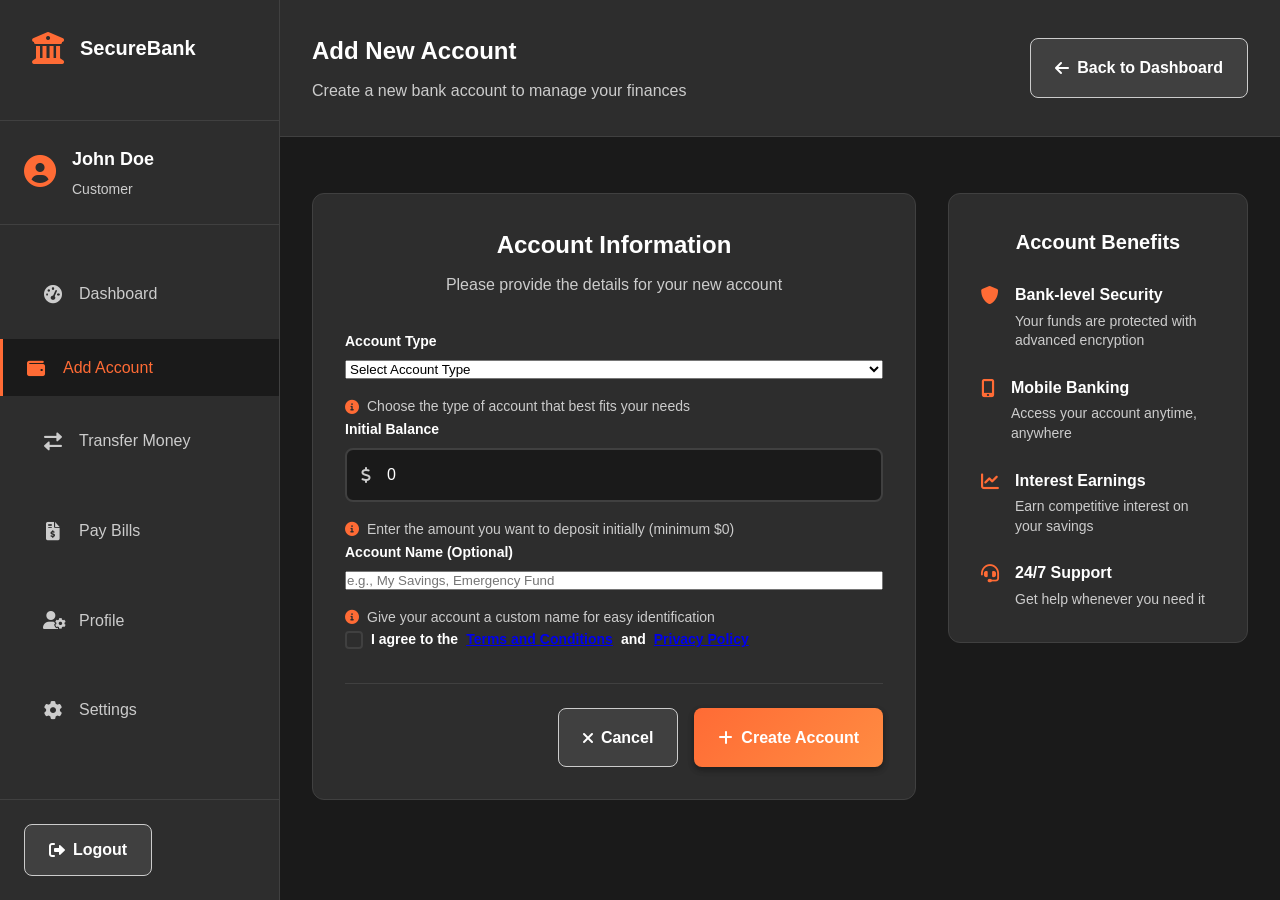
==== src/main/resources/templates/add-account.html @ 6c7c9294 "refactor: do some changes and add front end" ====
<!DOCTYPE html>
<html lang="en">
<head>
    <meta charset="UTF-8">
    <meta name="viewport" content="width=device-width, initial-scale=1.0">
    <title>SecureBank - Add Account</title>
    <link rel="stylesheet" href="../static/css/styles.css">
    <link href="https://cdnjs.cloudflare.com/ajax/libs/font-awesome/6.0.0/css/all.min.css" rel="stylesheet">
</head>
<body>
    <div class="dashboard-container">
        <!-- Sidebar -->
        <nav class="sidebar">
            <div class="sidebar-header">
                <div class="logo">
                    <i class="fas fa-university"></i>
                    <h2>SecureBank</h2>
                </div>
            </div>
            
            <div class="user-profile">
                <div class="profile-avatar">
                    <i class="fas fa-user-circle"></i>
                </div>
                <div class="profile-info">
                    <h4 id="userName">John Doe</h4>
                    <p id="userRole">Customer</p>
                </div>
            </div>
            
            <ul class="nav-menu">
                <li class="nav-item">
                    <a href="dashboard.html" class="nav-link">
                        <i class="fas fa-tachometer-alt"></i>
                        <span>Dashboard</span>
                    </a>
                </li>
                <li class="nav-item active">
                    <i class="fas fa-wallet"></i>
                    <span>Add Account</span>
                </li>
                <li class="nav-item">
                    <a href="transaction.html" class="nav-link">
                        <i class="fas fa-exchange-alt"></i>
                        <span>Transfer Money</span>
                    </a>
                </li>
                <li class="nav-item">
                    <a href="pay-bill.html" class="nav-link">
                        <i class="fas fa-file-invoice-dollar"></i>
                        <span>Pay Bills</span>
                    </a>
                </li>
                <li class="nav-item">
                    <a href="dashboard.html#profile" class="nav-link">
                        <i class="fas fa-user-cog"></i>
                        <span>Profile</span>
                    </a>
                </li>
                <li class="nav-item">
                    <a href="dashboard.html#settings" class="nav-link">
                        <i class="fas fa-cog"></i>
                        <span>Settings</span>
                    </a>
                </li>
            </ul>
            
            <div class="sidebar-footer">
                <button class="btn btn-secondary" onclick="logout()">
                    <i class="fas fa-sign-out-alt"></i>
                    <span>Logout</span>
                </button>
            </div>
        </nav>
        
        <!-- Main Content -->
        <main class="main-content">
            <!-- Header -->
            <header class="content-header">
                <div class="header-left">
                    <h1>Add New Account</h1>
                    <p>Create a new bank account to manage your finances</p>
                </div>
                <div class="header-right">
                    <a href="dashboard.html" class="btn btn-secondary">
                        <i class="fas fa-arrow-left"></i>
                        Back to Dashboard
                    </a>
                </div>
            </header>
            
            <!-- Add Account Form -->
            <div class="content-sections">
                <section class="content-section active">
                    <div class="form-container">
                        <div class="form-card">
                            <div class="form-header">
                                <h2>Account Information</h2>
                                <p>Please provide the details for your new account</p>
                            </div>
                            
                            <form id="accountForm" class="account-form">
                                <div class="form-group">
                                    <label for="accountType">Account Type</label>
                                    <select id="accountType" name="accountType" required>
                                        <option value="">Select Account Type</option>
                                        <option value="SAVINGS">Savings Account</option>
                                        <option value="CHECKING">Checking Account</option>
                                        <option value="BUSINESS">Business Account</option>
                                        <option value="LOAN">Loan Account</option>
                                    </select>
                                    <div class="form-help">
                                        <i class="fas fa-info-circle"></i>
                                        <span>Choose the type of account that best fits your needs</span>
                                    </div>
                                </div>
                                
                                <div class="form-group">
                                    <label for="initialBalance">Initial Balance</label>
                                    <div class="input-wrapper">
                                        <i class="fas fa-dollar-sign"></i>
                                        <input type="number" id="initialBalance" name="initialBalance" step="0.01" value="0" placeholder="0.00">
                                    </div>
                                    <div class="form-help">
                                        <i class="fas fa-info-circle"></i>
                                        <span>Enter the amount you want to deposit initially (minimum $0)</span>
                                    </div>
                                </div>
                                
                                <div class="form-group">
                                    <label for="accountName">Account Name (Optional)</label>
                                    <input type="text" id="accountName" name="accountName" placeholder="e.g., My Savings, Emergency Fund">
                                    <div class="form-help">
                                        <i class="fas fa-info-circle"></i>
                                        <span>Give your account a custom name for easy identification</span>
                                    </div>
                                </div>
                                
                                <div class="form-group">
                                    <label class="checkbox-wrapper">
                                        <input type="checkbox" id="termsAccepted" required>
                                        <span class="checkmark"></span>
                                        I agree to the <a href="#" class="link">Terms and Conditions</a> and <a href="#" class="link">Privacy Policy</a>
                                    </label>
                                </div>
                                
                                <div class="form-actions">
                                    <a href="dashboard.html" class="btn btn-secondary">
                                        <i class="fas fa-times"></i>
                                        Cancel
                                    </a>
                                    <button type="submit" class="btn btn-primary">
                                        <i class="fas fa-plus"></i>
                                        Create Account
                                    </button>
                                </div>
                            </form>
                        </div>
                        
                        <!-- Account Benefits -->
                        <div class="benefits-card">
                            <h3>Account Benefits</h3>
                            <div class="benefits-list">
                                <div class="benefit-item">
                                    <i class="fas fa-shield-alt"></i>
                                    <div>
                                        <h4>Bank-level Security</h4>
                                        <p>Your funds are protected with advanced encryption</p>
                                    </div>
                                </div>
                                <div class="benefit-item">
                                    <i class="fas fa-mobile-alt"></i>
                                    <div>
                                        <h4>Mobile Banking</h4>
                                        <p>Access your account anytime, anywhere</p>
                                    </div>
                                </div>
                                <div class="benefit-item">
                                    <i class="fas fa-chart-line"></i>
                                    <div>
                                        <h4>Interest Earnings</h4>
                                        <p>Earn competitive interest on your savings</p>
                                    </div>
                                </div>
                                <div class="benefit-item">
                                    <i class="fas fa-headset"></i>
                                    <div>
                                        <h4>24/7 Support</h4>
                                        <p>Get help whenever you need it</p>
                                    </div>
                                </div>
                            </div>
                        </div>
                    </div>
                </section>
            </div>
        </main>
    </div>
    
    <script src="../static/js/dashboard.js"></script>
    <script src="../static/js/animations.js"></script>
    <script>
        // Handle form submission
        document.getElementById('accountForm').addEventListener('submit', function(e) {
            e.preventDefault();
            
            const formData = new FormData(this);
            const accountData = {
                accountType: formData.get('accountType'),
                initialBalance: parseFloat(formData.get('initialBalance')),
                accountName: formData.get('accountName')
            };
            
            // Show loading state
            const submitBtn = this.querySelector('button[type="submit"]');
            const originalText = submitBtn.innerHTML;
            submitBtn.innerHTML = '<i class="fas fa-spinner fa-spin"></i> Creating Account...';
            submitBtn.disabled = true;
            
            // Simulate API call
            setTimeout(() => {
                // Reset button
                submitBtn.innerHTML = originalText;
                submitBtn.disabled = false;
                
                // Show success message
                alert('Account created successfully! You will be redirected to the dashboard.');
                
                // Redirect to dashboard
                window.location.href = 'dashboard.html';
            }, 2000);
        });
        
        // Handle account type change
        document.getElementById('accountType').addEventListener('change', function() {
            const initialBalance = document.getElementById('initialBalance');
            const helpText = this.parentNode.querySelector('.form-help span');
            
            if (this.value === 'SAVINGS') {
                helpText.textContent = 'Savings accounts earn interest and are great for long-term goals';
            } else if (this.value === 'CHECKING') {
                helpText.textContent = 'Checking accounts are perfect for daily transactions';
            } else if (this.value === 'BUSINESS') {
                helpText.textContent = 'Business accounts offer additional features for business needs';
            } else if (this.value === 'LOAN') {
                helpText.textContent = 'Loan accounts help you manage your borrowing needs';
            }
        });
    </script>
</body>
</html>
---- src/main/resources/static/css/styles.css ----
/* Reset and Base Styles */
* {
    margin: 0;
    padding: 0;
    box-sizing: border-box;
}

:root {
    /* Color Palette */
    --primary-black: #1a1a1a;
    --secondary-black: #2d2d2d;
    --tertiary-black: #404040;
    --primary-orange: #ff6b35;
    --secondary-orange: #ff8c42;
    --light-orange: #ffb366;
    --accent-orange: #ff4500;
    --white: #ffffff;
    --light-gray: #f5f5f5;
    --medium-gray: #cccccc;
    --dark-gray: #666666;
    --success-green: #28a745;
    --error-red: #dc3545;
    --warning-yellow: #ffc107;
    
    /* Typography */
    --font-family: 'Segoe UI', Tahoma, Geneva, Verdana, sans-serif;
    --font-size-xs: 0.75rem;
    --font-size-sm: 0.875rem;
    --font-size-base: 1rem;
    --font-size-lg: 1.125rem;
    --font-size-xl: 1.25rem;
    --font-size-2xl: 1.5rem;
    --font-size-3xl: 2rem;
    
    /* Spacing */
    --spacing-xs: 0.25rem;
    --spacing-sm: 0.5rem;
    --spacing-md: 1rem;
    --spacing-lg: 1.5rem;
    --spacing-xl: 2rem;
    --spacing-2xl: 3rem;
    
    /* Border Radius */
    --radius-sm: 4px;
    --radius-md: 8px;
    --radius-lg: 12px;
    --radius-xl: 16px;
    
    /* Shadows */
    --shadow-sm: 0 1px 3px rgba(0, 0, 0, 0.12), 0 1px 2px rgba(0, 0, 0, 0.24);
    --shadow-md: 0 3px 6px rgba(0, 0, 0, 0.16), 0 3px 6px rgba(0, 0, 0, 0.23);
    --shadow-lg: 0 10px 20px rgba(0, 0, 0, 0.19), 0 6px 6px rgba(0, 0, 0, 0.23);
    --shadow-xl: 0 14px 28px rgba(0, 0, 0, 0.25), 0 10px 10px rgba(0, 0, 0, 0.22);
}

body {
    font-family: var(--font-family);
    background: linear-gradient(135deg, var(--primary-black) 0%, var(--secondary-black) 100%);
    color: var(--white);
    line-height: 1.6;
    min-height: 100vh;
}

/* Container Styles */
.container {
    display: flex;
    min-height: 100vh;
    align-items: center;
    justify-content: center;
    padding: var(--spacing-lg);
    gap: var(--spacing-2xl);
}

/* Login/Register Container */
.login-container,
.register-container {
    background: var(--secondary-black);
    padding: var(--spacing-2xl);
    border-radius: var(--radius-xl);
    box-shadow: var(--shadow-xl);
    width: 100%;
    max-width: 450px;
    border: 1px solid var(--tertiary-black);
}

.register-container {
    max-width: 600px;
}

/* Header Styles */
.login-header,
.register-header {
    text-align: center;
    margin-bottom: var(--spacing-2xl);
}

.logo {
    display: flex;
    align-items: center;
    justify-content: center;
    gap: var(--spacing-md);
    margin-bottom: var(--spacing-lg);
}

.logo i {
    font-size: var(--font-size-3xl);
    color: var(--primary-orange);
}

.logo h1 {
    font-size: var(--font-size-3xl);
    font-weight: 700;
    color: var(--white);
}

.login-header p,
.register-header p {
    color: var(--medium-gray);
    font-size: var(--font-size-lg);
}

/* Form Styles */
.login-form,
.register-form {
    display: flex;
    flex-direction: column;
    gap: var(--spacing-lg);
}

.form-row {
    display: grid;
    grid-template-columns: 1fr 1fr;
    gap: var(--spacing-md);
}

.form-group {
    display: flex;
    flex-direction: column;
    gap: var(--spacing-sm);
}

.form-group label {
    font-weight: 600;
    color: var(--white);
    font-size: var(--font-size-sm);
}

.input-wrapper {
    position: relative;
    display: flex;
    align-items: center;
}

.input-wrapper i {
    position: absolute;
    left: var(--spacing-md);
    color: var(--medium-gray);
    z-index: 1;
}

.input-wrapper input,
.input-wrapper textarea,
.input-wrapper select {
    width: 100%;
    padding: var(--spacing-md) var(--spacing-md) var(--spacing-md) 2.5rem;
    background: var(--primary-black);
    border: 2px solid var(--tertiary-black);
    border-radius: var(--radius-md);
    color: var(--white);
    font-size: var(--font-size-base);
    transition: all 0.3s ease;
}

.input-wrapper input:focus,
.input-wrapper textarea:focus,
.input-wrapper select:focus {
    outline: none;
    border-color: var(--primary-orange);
    box-shadow: 0 0 0 3px rgba(255, 107, 53, 0.1);
}

.input-wrapper textarea {
    resize: vertical;
    min-height: 80px;
}

.toggle-password {
    position: absolute;
    right: var(--spacing-md);
    background: none;
    border: none;
    color: var(--medium-gray);
    cursor: pointer;
    padding: var(--spacing-sm);
    transition: color 0.3s ease;
}

.toggle-password:hover {
    color: var(--primary-orange);
}

/* Password Strength */
.password-strength {
    margin-top: var(--spacing-sm);
}

.strength-bar {
    height: 4px;
    background: var(--tertiary-black);
    border-radius: var(--radius-sm);
    overflow: hidden;
}

.strength-fill {
    height: 100%;
    width: 0%;
    background: var(--error-red);
    transition: all 0.3s ease;
}

.strength-fill.weak {
    width: 25%;
    background: var(--error-red);
}

.strength-fill.fair {
    width: 50%;
    background: var(--warning-yellow);
}

.strength-fill.good {
    width: 75%;
    background: var(--light-orange);
}

.strength-fill.strong {
    width: 100%;
    background: var(--success-green);
}

.strength-text {
    font-size: var(--font-size-xs);
    color: var(--medium-gray);
    margin-top: var(--spacing-xs);
}

/* Form Options */
.form-options {
    display: flex;
    justify-content: space-between;
    align-items: center;
    margin: var(--spacing-md) 0;
}

.checkbox-wrapper {
    display: flex;
    align-items: center;
    gap: var(--spacing-sm);
    cursor: pointer;
    font-size: var(--font-size-sm);
    color: var(--medium-gray);
}

.checkbox-wrapper input[type="checkbox"] {
    display: none;
}

.checkmark {
    width: 18px;
    height: 18px;
    border: 2px solid var(--tertiary-black);
    border-radius: var(--radius-sm);
    position: relative;
    transition: all 0.3s ease;
}

.checkbox-wrapper input[type="checkbox"]:checked + .checkmark {
    background: var(--primary-orange);
    border-color: var(--primary-orange);
}

.checkbox-wrapper input[type="checkbox"]:checked + .checkmark::after {
    content: '✓';
    position: absolute;
    top: 50%;
    left: 50%;
    transform: translate(-50%, -50%);
    color: var(--white);
    font-size: var(--font-size-xs);
    font-weight: bold;
}

.forgot-password,
.terms-link {
    color: var(--primary-orange);
    text-decoration: none;
    font-size: var(--font-size-sm);
    transition: color 0.3s ease;
}

.forgot-password:hover,
.terms-link:hover {
    color: var(--secondary-orange);
}

/* Button Styles */
.btn {
    display: inline-flex;
    align-items: center;
    justify-content: center;
    gap: var(--spacing-sm);
    padding: var(--spacing-md) var(--spacing-lg);
    border: none;
    border-radius: var(--radius-md);
    font-size: var(--font-size-base);
    font-weight: 600;
    text-decoration: none;
    cursor: pointer;
    transition: all 0.3s ease;
    position: relative;
    overflow: hidden;
}

.btn-primary {
    background: linear-gradient(135deg, var(--primary-orange) 0%, var(--secondary-orange) 100%);
    color: var(--white);
    box-shadow: var(--shadow-md);
}

.btn-primary:hover {
    transform: translateY(-2px);
    box-shadow: var(--shadow-lg);
}

.btn-secondary {
    background: var(--tertiary-black);
    color: var(--white);
    border: 1px solid var(--medium-gray);
}

.btn-secondary:hover {
    background: var(--medium-gray);
    color: var(--primary-black);
}

.btn-link {
    background: none;
    color: var(--primary-orange);
    padding: var(--spacing-sm);
    font-size: var(--font-size-sm);
}

.btn-link:hover {
    color: var(--secondary-orange);
}

/* Register/Login Links */
.register-link,
.login-link {
    text-align: center;
    margin-top: var(--spacing-lg);
    padding-top: var(--spacing-lg);
    border-top: 1px solid var(--tertiary-black);
}

.register-link p,
.login-link p {
    color: var(--medium-gray);
    font-size: var(--font-size-sm);
}

.register-link a,
.login-link a {
    color: var(--primary-orange);
    text-decoration: none;
    font-weight: 600;
    transition: color 0.3s ease;
}

.register-link a:hover,
.login-link a:hover {
    color: var(--secondary-orange);
}

/* Features Panel */
.features-panel {
    background: var(--secondary-black);
    padding: var(--spacing-2xl);
    border-radius: var(--radius-xl);
    box-shadow: var(--shadow-xl);
    width: 100%;
    max-width: 350px;
    border: 1px solid var(--tertiary-black);
}

.features-panel h3 {
    color: var(--white);
    margin-bottom: var(--spacing-lg);
    font-size: var(--font-size-xl);
    text-align: center;
}

.feature-list {
    display: flex;
    flex-direction: column;
    gap: var(--spacing-lg);
}

.feature-item {
    display: flex;
    align-items: center;
    gap: var(--spacing-md);
    padding: var(--spacing-md);
    background: var(--primary-black);
    border-radius: var(--radius-md);
    border: 1px solid var(--tertiary-black);
    transition: all 0.3s ease;
}

.feature-item:hover {
    border-color: var(--primary-orange);
    transform: translateX(5px);
}

.feature-item i {
    color: var(--primary-orange);
    font-size: var(--font-size-lg);
}

.feature-item span {
    color: var(--white);
    font-weight: 500;
}

/* Dashboard Styles */
.dashboard-container {
    display: flex;
    min-height: 100vh;
    background: var(--primary-black);
}

/* Sidebar */
.sidebar {
    width: 280px;
    background: var(--secondary-black);
    border-right: 1px solid var(--tertiary-black);
    display: flex;
    flex-direction: column;
    position: fixed;
    height: 100vh;
    z-index: 1000;
}

.sidebar-header {
    padding: var(--spacing-xl);
    border-bottom: 1px solid var(--tertiary-black);
}

.sidebar-header .logo {
    justify-content: flex-start;
}

.sidebar-header .logo h2 {
    font-size: var(--font-size-xl);
}

.user-profile {
    padding: var(--spacing-lg);
    border-bottom: 1px solid var(--tertiary-black);
    display: flex;
    align-items: center;
    gap: var(--spacing-md);
}

.profile-avatar i {
    font-size: var(--font-size-3xl);
    color: var(--primary-orange);
}

.profile-info h4 {
    color: var(--white);
    font-size: var(--font-size-lg);
    margin-bottom: var(--spacing-xs);
}

.profile-info p {
    color: var(--medium-gray);
    font-size: var(--font-size-sm);
}

.nav-menu {
    list-style: none;
    padding: var(--spacing-lg) 0;
    flex: 1;
}

.nav-item {
    display: flex;
    align-items: center;
    gap: var(--spacing-md);
    padding: var(--spacing-md) var(--spacing-lg);
    color: var(--medium-gray);
    cursor: pointer;
    transition: all 0.3s ease;
    border-left: 3px solid transparent;
}

.nav-item:hover {
    background: var(--primary-black);
    color: var(--white);
}

.nav-item.active {
    background: var(--primary-black);
    color: var(--primary-orange);
    border-left-color: var(--primary-orange);
}

.nav-item i {
    font-size: var(--font-size-lg);
    width: 20px;
}

.sidebar-footer {
    padding: var(--spacing-lg);
    border-top: 1px solid var(--tertiary-black);
}

/* Main Content */
.main-content {
    flex: 1;
    margin-left: 280px;
    background: var(--primary-black);
    min-height: 100vh;
}

.content-header {
    background: var(--secondary-black);
    padding: var(--spacing-xl);
    border-bottom: 1px solid var(--tertiary-black);
    display: flex;
    justify-content: space-between;
    align-items: center;
}

.header-left h1 {
    color: var(--white);
    font-size: var(--font-size-2xl);
    margin-bottom: var(--spacing-sm);
}

.header-left p {
    color: var(--medium-gray);
    font-size: var(--font-size-base);
}

.header-right {
    display: flex;
    align-items: center;
    gap: var(--spacing-lg);
}

.notification-btn {
    position: relative;
    background: none;
    border: none;
    color: var(--medium-gray);
    font-size: var(--font-size-lg);
    cursor: pointer;
    padding: var(--spacing-sm);
    border-radius: var(--radius-md);
    transition: all 0.3s ease;
}

.notification-btn:hover {
    background: var(--tertiary-black);
    color: var(--white);
}

.notification-badge {
    position: absolute;
    top: -5px;
    right: -5px;
    background: var(--primary-orange);
    color: var(--white);
    font-size: var(--font-size-xs);
    padding: 2px 6px;
    border-radius: 10px;
    min-width: 18px;
    text-align: center;
}

/* Content Sections */
.content-sections {
    padding: var(--spacing-xl);
}

.content-section {
    display: none;
}

.content-section.active {
    display: block;
}

.section-header {
    display: flex;
    justify-content: space-between;
    align-items: center;
    margin-bottom: var(--spacing-xl);
}

.section-header h2 {
    color: var(--white);
    font-size: var(--font-size-2xl);
}

/* Stats Grid */
.stats-grid {
    display: grid;
    grid-template-columns: repeat(auto-fit, minmax(250px, 1fr));
    gap: var(--spacing-lg);
    margin-bottom: var(--spacing-xl);
}

.stat-card {
    background: var(--secondary-black);
    padding: var(--spacing-xl);
    border-radius: var(--radius-lg);
    border: 1px solid var(--tertiary-black);
    display: flex;
    align-items: center;
    gap: var(--spacing-lg);
    transition: all 0.3s ease;
}

.stat-card:hover {
    transform: translateY(-5px);
    box-shadow: var(--shadow-lg);
    border-color: var(--primary-orange);
}

.stat-icon {
    width: 60px;
    height: 60px;
    background: linear-gradient(135deg, var(--primary-orange) 0%, var(--secondary-orange) 100%);
    border-radius: var(--radius-lg);
    display: flex;
    align-items: center;
    justify-content: center;
    font-size: var(--font-size-xl);
    color: var(--white);
}

.stat-content h3 {
    color: var(--white);
    font-size: var(--font-size-xl);
    margin-bottom: var(--spacing-xs);
}

.stat-content p {
    color: var(--medium-gray);
    font-size: var(--font-size-sm);
}

/* Dashboard Grid */
.dashboard-grid {
    display: grid;
    grid-template-columns: 2fr 1fr;
    gap: var(--spacing-xl);
}

.dashboard-card {
    background: var(--secondary-black);
    border-radius: var(--radius-lg);
    border: 1px solid var(--tertiary-black);
    overflow: hidden;
}

.card-header {
    padding: var(--spacing-lg);
    border-bottom: 1px solid var(--tertiary-black);
    display: flex;
    justify-content: space-between;
    align-items: center;
}

.card-header h3 {
    color: var(--white);
    font-size: var(--font-size-lg);
}

/* Transaction List */
.transaction-list {
    padding: var(--spacing-lg);
}

.transaction-item {
    display: flex;
    justify-content: space-between;
    align-items: center;
    padding: var(--spacing-md) 0;
    border-bottom: 1px solid var(--tertiary-black);
}

.transaction-item:last-child {
    border-bottom: none;
}

.transaction-info {
    display: flex;
    align-items: center;
    gap: var(--spacing-md);
}

.transaction-icon {
    width: 40px;
    height: 40px;
    border-radius: var(--radius-md);
    display: flex;
    align-items: center;
    justify-content: center;
    font-size: var(--font-size-sm);
}

.transaction-icon.income {
    background: rgba(40, 167, 69, 0.2);
    color: var(--success-green);
}

.transaction-icon.expense {
    background: rgba(220, 53, 69, 0.2);
    color: var(--error-red);
}

.transaction-details h4 {
    color: var(--white);
    font-size: var(--font-size-sm);
    margin-bottom: var(--spacing-xs);
}

.transaction-details p {
    color: var(--medium-gray);
    font-size: var(--font-size-xs);
}

.transaction-amount {
    font-weight: 600;
    font-size: var(--font-size-sm);
}

.transaction-amount.positive {
    color: var(--success-green);
}

.transaction-amount.negative {
    color: var(--error-red);
}

/* Quick Actions Grid */
.quick-actions-grid {
    padding: var(--spacing-lg);
    display: grid;
    grid-template-columns: 1fr 1fr;
    gap: var(--spacing-md);
}

.quick-action-btn {
    display: flex;
    flex-direction: column;
    align-items: center;
    gap: var(--spacing-sm);
    padding: var(--spacing-lg);
    background: var(--primary-black);
    border: 1px solid var(--tertiary-black);
    border-radius: var(--radius-md);
    color: var(--white);
    cursor: pointer;
    transition: all 0.3s ease;
}

.quick-action-btn:hover {
    border-color: var(--primary-orange);
    transform: translateY(-2px);
}

.quick-action-btn i {
    font-size: var(--font-size-xl);
    color: var(--primary-orange);
}

.quick-action-btn span {
    font-size: var(--font-size-sm);
    font-weight: 500;
}

/* Accounts Grid */
.accounts-grid {
    display: grid;
    grid-template-columns: repeat(auto-fill, minmax(300px, 1fr));
    gap: var(--spacing-lg);
}

.account-card {
    background: var(--secondary-black);
    border-radius: var(--radius-lg);
    border: 1px solid var(--tertiary-black);
    padding: var(--spacing-xl);
    transition: all 0.3s ease;
}

.account-card:hover {
    transform: translateY(-5px);
    box-shadow: var(--shadow-lg);
    border-color: var(--primary-orange);
}

.account-header {
    display: flex;
    justify-content: space-between;
    align-items: center;
    margin-bottom: var(--spacing-lg);
}

.account-type {
    background: var(--primary-orange);
    color: var(--white);
    padding: var(--spacing-xs) var(--spacing-sm);
    border-radius: var(--radius-sm);
    font-size: var(--font-size-xs);
    font-weight: 600;
}

.account-number {
    color: var(--medium-gray);
    font-size: var(--font-size-sm);
    font-family: monospace;
}

.account-balance {
    font-size: var(--font-size-2xl);
    font-weight: 700;
    color: var(--white);
    margin-bottom: var(--spacing-sm);
}

.account-status {
    display: inline-flex;
    align-items: center;
    gap: var(--spacing-xs);
    font-size: var(--font-size-sm);
}

.status-dot {
    width: 8px;
    height: 8px;
    border-radius: 50%;
}

.status-dot.active {
    background: var(--success-green);
}

.status-dot.suspended {
    background: var(--warning-yellow);
}

.status-dot.closed {
    background: var(--error-red);
}

/* Transfers Grid */
.transfers-grid {
    display: grid;
    grid-template-columns: repeat(auto-fill, minmax(350px, 1fr));
    gap: var(--spacing-lg);
}

.transfer-card {
    background: var(--secondary-black);
    border-radius: var(--radius-lg);
    border: 1px solid var(--tertiary-black);
    padding: var(--spacing-xl);
    transition: all 0.3s ease;
}

.transfer-card:hover {
    transform: translateY(-5px);
    box-shadow: var(--shadow-lg);
    border-color: var(--primary-orange);
}

.transfer-header {
    display: flex;
    justify-content: space-between;
    align-items: center;
    margin-bottom: var(--spacing-lg);
}

.transfer-status {
    padding: var(--spacing-xs) var(--spacing-sm);
    border-radius: var(--radius-sm);
    font-size: var(--font-size-xs);
    font-weight: 600;
}

.transfer-status.pending {
    background: rgba(255, 193, 7, 0.2);
    color: var(--warning-yellow);
}

.transfer-status.completed {
    background: rgba(40, 167, 69, 0.2);
    color: var(--success-green);
}

.transfer-status.failed {
    background: rgba(220, 53, 69, 0.2);
    color: var(--error-red);
}

.transfer-details {
    margin-bottom: var(--spacing-lg);
}

.transfer-row {
    display: flex;
    justify-content: space-between;
    margin-bottom: var(--spacing-sm);
}

.transfer-row:last-child {
    margin-bottom: 0;
}

.transfer-label {
    color: var(--medium-gray);
    font-size: var(--font-size-sm);
}

.transfer-value {
    color: var(--white);
    font-size: var(--font-size-sm);
    font-weight: 500;
}

.transfer-amount {
    font-size: var(--font-size-xl);
    font-weight: 700;
    color: var(--primary-orange);
}

/* Bills Grid */
.bills-grid {
    display: grid;
    grid-template-columns: repeat(auto-fill, minmax(300px, 1fr));
    gap: var(--spacing-lg);
}

.bill-card {
    background: var(--secondary-black);
    border-radius: var(--radius-lg);
    border: 1px solid var(--tertiary-black);
    padding: var(--spacing-xl);
    transition: all 0.3s ease;
}

.bill-card:hover {
    transform: translateY(-5px);
    box-shadow: var(--shadow-lg);
    border-color: var(--primary-orange);
}

.bill-header {
    display: flex;
    justify-content: space-between;
    align-items: center;
    margin-bottom: var(--spacing-lg);
}

.bill-frequency {
    background: var(--primary-orange);
    color: var(--white);
    padding: var(--spacing-xs) var(--spacing-sm);
    border-radius: var(--radius-sm);
    font-size: var(--font-size-xs);
    font-weight: 600;
}

.bill-name {
    color: var(--white);
    font-size: var(--font-size-lg);
    font-weight: 600;
    margin-bottom: var(--spacing-sm);
}

.bill-amount {
    font-size: var(--font-size-xl);
    font-weight: 700;
    color: var(--primary-orange);
    margin-bottom: var(--spacing-sm);
}

.bill-next-payment {
    color: var(--medium-gray);
    font-size: var(--font-size-sm);
}

/* Profile Form */
.profile-form-container {
    max-width: 600px;
}

.profile-form {
    background: var(--secondary-black);
    padding: var(--spacing-xl);
    border-radius: var(--radius-lg);
    border: 1px solid var(--tertiary-black);
}

/* Settings */
.settings-container {
    display: grid;
    grid-template-columns: repeat(auto-fit, minmax(400px, 1fr));
    gap: var(--spacing-xl);
}

.settings-card {
    background: var(--secondary-black);
    padding: var(--spacing-xl);
    border-radius: var(--radius-lg);
    border: 1px solid var(--tertiary-black);
}

.settings-card h3 {
    color: var(--white);
    margin-bottom: var(--spacing-lg);
    font-size: var(--font-size-lg);
}

.setting-item {
    display: flex;
    justify-content: space-between;
    align-items: center;
    padding: var(--spacing-md) 0;
    border-bottom: 1px solid var(--tertiary-black);
}

.setting-item:last-child {
    border-bottom: none;
}

.setting-item span {
    color: var(--white);
    font-size: var(--font-size-base);
}

/* Toggle Switch */
.toggle-switch {
    position: relative;
    display: inline-block;
    width: 50px;
    height: 24px;
}

.toggle-switch input {
    opacity: 0;
    width: 0;
    height: 0;
}

.slider {
    position: absolute;
    cursor: pointer;
    top: 0;
    left: 0;
    right: 0;
    bottom: 0;
    background-color: var(--tertiary-black);
    transition: 0.3s;
    border-radius: 24px;
}

.slider:before {
    position: absolute;
    content: "";
    height: 18px;
    width: 18px;
    left: 3px;
    bottom: 3px;
    background-color: var(--white);
    transition: 0.3s;
    border-radius: 50%;
}

input:checked + .slider {
    background-color: var(--primary-orange);
}

input:checked + .slider:before {
    transform: translateX(26px);
}

/* Modal Styles */
.modal-overlay {
    position: fixed;
    top: 0;
    left: 0;
    width: 100%;
    height: 100%;
    background: rgba(0, 0, 0, 0.8);
    display: none;
    align-items: center;
    justify-content: center;
    z-index: 2000;
}

.modal-overlay.active {
    display: flex;
}

.modal {
    background: var(--secondary-black);
    border-radius: var(--radius-lg);
    border: 1px solid var(--tertiary-black);
    width: 90%;
    max-width: 500px;
    max-height: 90vh;
    overflow-y: auto;
    box-shadow: var(--shadow-xl);
}

.modal-header {
    padding: var(--spacing-lg);
    border-bottom: 1px solid var(--tertiary-black);
    display: flex;
    justify-content: space-between;
    align-items: center;
}

.modal-header h3 {
    color: var(--white);
    font-size: var(--font-size-lg);
}

.modal-close {
    background: none;
    border: none;
    color: var(--medium-gray);
    font-size: var(--font-size-xl);
    cursor: pointer;
    padding: var(--spacing-sm);
    border-radius: var(--radius-sm);
    transition: all 0.3s ease;
}

.modal-close:hover {
    background: var(--tertiary-black);
    color: var(--white);
}

.modal-body {
    padding: var(--spacing-lg);
}

.modal-actions {
    display: flex;
    gap: var(--spacing-md);
    justify-content: flex-end;
    margin-top: var(--spacing-lg);
    padding-top: var(--spacing-lg);
    border-top: 1px solid var(--tertiary-black);
}

/* Responsive Design */
@media (max-width: 768px) {
    .container {
        flex-direction: column;
        padding: var(--spacing-md);
        gap: var(--spacing-lg);
    }
    
    .login-container,
    .register-container {
        max-width: 100%;
    }
    
    .features-panel {
        max-width: 100%;
    }
    
    .sidebar {
        transform: translateX(-100%);
        transition: transform 0.3s ease;
    }
    
    .sidebar.open {
        transform: translateX(0);
    }
    
    .main-content {
        margin-left: 0;
    }
    
    .dashboard-grid {
        grid-template-columns: 1fr;
    }
    
    .stats-grid {
        grid-template-columns: 1fr;
    }
    
    .quick-actions-grid {
        grid-template-columns: 1fr;
    }
    
    .form-row {
        grid-template-columns: 1fr;
    }
    
    .content-header {
        flex-direction: column;
        gap: var(--spacing-md);
        align-items: flex-start;
    }
    
    .header-right {
        width: 100%;
        justify-content: space-between;
    }
}

@media (max-width: 480px) {
    .login-container,
    .register-container {
        padding: var(--spacing-lg);
    }
    
    .modal {
        width: 95%;
        margin: var(--spacing-md);
    }
    
    .modal-actions {
        flex-direction: column;
    }
}

/* Animation Classes */
.fade-in {
    animation: fadeIn 0.5s ease-in;
}

.slide-up {
    animation: slideUp 0.5s ease-out;
}

.bounce-in {
    animation: bounceIn 0.6s ease-out;
}

@keyframes fadeIn {
    from {
        opacity: 0;
    }
    to {
        opacity: 1;
    }
}

@keyframes slideUp {
    from {
        opacity: 0;
        transform: translateY(30px);
    }
    to {
        opacity: 1;
        transform: translateY(0);
    }
}

@keyframes bounceIn {
    0% {
        opacity: 0;
        transform: scale(0.3);
    }
    50% {
        opacity: 1;
        transform: scale(1.05);
    }
    70% {
        transform: scale(0.9);
    }
    100% {
        opacity: 1;
        transform: scale(1);
    }
}

/* Loading States */
.loading {
    position: relative;
    overflow: hidden;
}

.loading::after {
    content: '';
    position: absolute;
    top: 0;
    left: -100%;
    width: 100%;
    height: 100%;
    background: linear-gradient(90deg, transparent, rgba(255, 107, 53, 0.2), transparent);
    animation: loading 1.5s infinite;
}

@keyframes loading {
    0% {
        left: -100%;
    }
    100% {
        left: 100%;
    }
}

/* Success/Error States */
.success {
    border-color: var(--success-green) !important;
    box-shadow: 0 0 0 3px rgba(40, 167, 69, 0.1) !important;
}

.error {
    border-color: var(--error-red) !important;
    box-shadow: 0 0 0 3px rgba(220, 53, 69, 0.1) !important;
}

/* Admin Dashboard Specific Styles */
.admin-controls {
    display: flex;
    justify-content: space-between;
    align-items: center;
    margin-bottom: var(--spacing-xl);
    gap: var(--spacing-lg);
    flex-wrap: wrap;
}

.search-bar {
    position: relative;
    flex: 1;
    max-width: 400px;
}

.search-bar i {
    position: absolute;
    left: var(--spacing-md);
    top: 50%;
    transform: translateY(-50%);
    color: var(--medium-gray);
}

.search-bar input {
    width: 100%;
    padding: var(--spacing-md) var(--spacing-md) var(--spacing-md) 2.5rem;
    background: var(--secondary-black);
    border: 1px solid var(--tertiary-black);
    border-radius: var(--radius-md);
    color: var(--white);
    font-size: var(--font-size-base);
}

.search-bar input:focus {
    outline: none;
    border-color: var(--primary-orange);
}

.filter-controls {
    display: flex;
    gap: var(--spacing-md);
    align-items: center;
}

.filter-controls select,
.filter-controls input {
    padding: var(--spacing-sm) var(--spacing-md);
    background: var(--secondary-black);
    border: 1px solid var(--tertiary-black);
    border-radius: var(--radius-md);
    color: var(--white);
    font-size: var(--font-size-sm);
}

.filter-controls select:focus,
.filter-controls input:focus {
    outline: none;
    border-color: var(--primary-orange);
}

/* Admin Tables */
.admin-table {
    width: 100%;
    background: var(--secondary-black);
    border-radius: var(--radius-lg);
    border: 1px solid var(--tertiary-black);
    overflow: hidden;
}

.admin-table th {
    background: var(--primary-black);
    color: var(--white);
    padding: var(--spacing-lg);
    text-align: left;
    font-weight: 600;
    border-bottom: 1px solid var(--tertiary-black);
}

.admin-table td {
    padding: var(--spacing-lg);
    color: var(--white);
    border-bottom: 1px solid var(--tertiary-black);
}

.admin-table tr:last-child td {
    border-bottom: none;
}

.admin-table tr:hover {
    background: var(--primary-black);
}

.action-buttons {
    display: flex;
    gap: var(--spacing-sm);
}

.btn-sm {
    padding: var(--spacing-xs) var(--spacing-sm);
    font-size: var(--font-size-xs);
}

/* Badges */
.role-badge,
.status-badge,
.type-badge,
.level-badge {
    padding: var(--spacing-xs) var(--spacing-sm);
    border-radius: var(--radius-sm);
    font-size: var(--font-size-xs);
    font-weight: 600;
    text-transform: uppercase;
}

.role-badge.customer { background: rgba(40, 167, 69, 0.2); color: var(--success-green); }
.role-badge.admin { background: rgba(255, 107, 53, 0.2); color: var(--primary-orange); }
.role-badge.bank_employee { background: rgba(0, 123, 255, 0.2); color: #007bff; }
.role-badge.support_staff { background: rgba(108, 117, 125, 0.2); color: #6c757d; }

.status-badge.active { background: rgba(40, 167, 69, 0.2); color: var(--success-green); }
.status-badge.suspended { background: rgba(255, 193, 7, 0.2); color: var(--warning-yellow); }
.status-badge.pending { background: rgba(0, 123, 255, 0.2); color: #007bff; }
.status-badge.closed { background: rgba(220, 53, 69, 0.2); color: var(--error-red); }

.type-badge.savings { background: rgba(40, 167, 69, 0.2); color: var(--success-green); }
.type-badge.checking { background: rgba(0, 123, 255, 0.2); color: #007bff; }
.type-badge.business { background: rgba(255, 107, 53, 0.2); color: var(--primary-orange); }
.type-badge.loan { background: rgba(108, 117, 125, 0.2); color: #6c757d; }
.type-badge.intra_bank { background: rgba(40, 167, 69, 0.2); color: var(--success-green); }
.type-badge.inter_bank { background: rgba(0, 123, 255, 0.2); color: #007bff; }

.level-badge.info { background: rgba(0, 123, 255, 0.2); color: #007bff; }
.level-badge.warn { background: rgba(255, 193, 7, 0.2); color: var(--warning-yellow); }
.level-badge.error { background: rgba(220, 53, 69, 0.2); color: var(--error-red); }
.level-badge.critical { background: rgba(220, 53, 69, 0.3); color: var(--error-red); }

/* Activity List */
.activity-list {
    padding: var(--spacing-lg);
}

.activity-item {
    display: flex;
    align-items: center;
    gap: var(--spacing-md);
    padding: var(--spacing-md) 0;
    border-bottom: 1px solid var(--tertiary-black);
}

.activity-item:last-child {
    border-bottom: none;
}

.activity-icon {
    width: 40px;
    height: 40px;
    background: var(--primary-orange);
    border-radius: 50%;
    display: flex;
    align-items: center;
    justify-content: center;
    color: var(--white);
    font-size: var(--font-size-sm);
}

.activity-details h4 {
    color: var(--white);
    font-size: var(--font-size-sm);
    margin-bottom: var(--spacing-xs);
}

.activity-details p {
    color: var(--medium-gray);
    font-size: var(--font-size-xs);
    margin-bottom: var(--spacing-xs);
}

.activity-time {
    color: var(--medium-gray);
    font-size: var(--font-size-xs);
}

/* System Health */
.system-health {
    padding: var(--spacing-lg);
}

.health-item {
    display: flex;
    justify-content: space-between;
    align-items: center;
    padding: var(--spacing-md) 0;
    border-bottom: 1px solid var(--tertiary-black);
}

.health-item:last-child {
    border-bottom: none;
}

.health-label {
    color: var(--white);
    font-size: var(--font-size-sm);
}

.health-status {
    display: flex;
    align-items: center;
    gap: var(--spacing-xs);
    font-size: var(--font-size-sm);
    font-weight: 500;
}

.health-status.online {
    color: var(--success-green);
}

.health-status.warning {
    color: var(--warning-yellow);
}

.health-status.error {
    color: var(--error-red);
}

.health-status i {
    font-size: var(--font-size-xs);
}

/* Reports Grid */
.reports-grid {
    display: grid;
    grid-template-columns: repeat(auto-fit, minmax(300px, 1fr));
    gap: var(--spacing-lg);
}

.report-card {
    background: var(--secondary-black);
    border-radius: var(--radius-lg);
    border: 1px solid var(--tertiary-black);
    overflow: hidden;
}

.report-header {
    padding: var(--spacing-lg);
    border-bottom: 1px solid var(--tertiary-black);
    display: flex;
    justify-content: space-between;
    align-items: center;
}

.report-header h3 {
    color: var(--white);
    font-size: var(--font-size-lg);
}

.report-header i {
    color: var(--primary-orange);
    font-size: var(--font-size-lg);
}

.report-chart {
    padding: var(--spacing-lg);
    height: 200px;
    display: flex;
    align-items: center;
    justify-content: center;
    color: var(--medium-gray);
    background: linear-gradient(135deg, var(--primary-black) 0%, var(--secondary-black) 100%);
}

/* Security Grid */
.security-grid {
    display: grid;
    grid-template-columns: repeat(auto-fit, minmax(300px, 1fr));
    gap: var(--spacing-lg);
    margin-bottom: var(--spacing-xl);
}

.security-card {
    background: var(--secondary-black);
    border-radius: var(--radius-lg);
    border: 1px solid var(--tertiary-black);
    overflow: hidden;
}

.security-header {
    padding: var(--spacing-lg);
    border-bottom: 1px solid var(--tertiary-black);
    display: flex;
    justify-content: space-between;
    align-items: center;
}

.security-header h3 {
    color: var(--white);
    font-size: var(--font-size-lg);
}

.security-badge {
    padding: var(--spacing-xs) var(--spacing-sm);
    border-radius: var(--radius-sm);
    font-size: var(--font-size-xs);
    font-weight: 600;
    text-transform: uppercase;
}

.security-badge.high {
    background: rgba(220, 53, 69, 0.2);
    color: var(--error-red);
}

.security-badge.medium {
    background: rgba(255, 193, 7, 0.2);
    color: var(--warning-yellow);
}

.security-badge.low {
    background: rgba(40, 167, 69, 0.2);
    color: var(--success-green);
}

.security-content {
    padding: var(--spacing-lg);
}

.security-item {
    display: flex;
    justify-content: space-between;
    align-items: center;
    margin-bottom: var(--spacing-md);
}

.security-item:last-child {
    margin-bottom: 0;
}

.security-label {
    color: var(--medium-gray);
    font-size: var(--font-size-sm);
}

.security-value {
    color: var(--white);
    font-size: var(--font-size-lg);
    font-weight: 600;
}

/* Security Logs */
.security-logs {
    background: var(--secondary-black);
    border-radius: var(--radius-lg);
    border: 1px solid var(--tertiary-black);
    padding: var(--spacing-lg);
}

.security-logs h3 {
    color: var(--white);
    margin-bottom: var(--spacing-lg);
    font-size: var(--font-size-lg);
}

.security-log-list {
    display: flex;
    flex-direction: column;
    gap: var(--spacing-md);
}

.security-log-item {
    display: flex;
    align-items: center;
    gap: var(--spacing-md);
    padding: var(--spacing-md);
    background: var(--primary-black);
    border-radius: var(--radius-md);
    border-left: 4px solid var(--primary-orange);
}

.security-log-item.high {
    border-left-color: var(--error-red);
}

.security-log-item.medium {
    border-left-color: var(--warning-yellow);
}

.security-log-item.low {
    border-left-color: var(--success-green);
}

.security-log-icon {
    width: 40px;
    height: 40px;
    background: var(--primary-orange);
    border-radius: 50%;
    display: flex;
    align-items: center;
    justify-content: center;
    color: var(--white);
    font-size: var(--font-size-sm);
}

.security-log-item.high .security-log-icon {
    background: var(--error-red);
}

.security-log-item.medium .security-log-icon {
    background: var(--warning-yellow);
}

.security-log-item.low .security-log-icon {
    background: var(--success-green);
}

.security-log-details {
    flex: 1;
}

.security-log-details h4 {
    color: var(--white);
    font-size: var(--font-size-sm);
    margin-bottom: var(--spacing-xs);
}

.security-log-details p {
    color: var(--medium-gray);
    font-size: var(--font-size-xs);
    margin-bottom: var(--spacing-xs);
}

.security-log-time {
    color: var(--medium-gray);
    font-size: var(--font-size-xs);
}

.security-log-actions {
    display: flex;
    gap: var(--spacing-sm);
}

/* Settings Grid */
.settings-grid {
    display: grid;
    grid-template-columns: repeat(auto-fit, minmax(350px, 1fr));
    gap: var(--spacing-lg);
}

.settings-card {
    background: var(--secondary-black);
    border-radius: var(--radius-lg);
    border: 1px solid var(--tertiary-black);
    padding: var(--spacing-xl);
}

.settings-card h3 {
    color: var(--white);
    margin-bottom: var(--spacing-lg);
    font-size: var(--font-size-lg);
}

.setting-item {
    display: flex;
    justify-content: space-between;
    align-items: center;
    padding: var(--spacing-md) 0;
    border-bottom: 1px solid var(--tertiary-black);
}

.setting-item:last-child {
    border-bottom: none;
}

.setting-item span {
    color: var(--white);
    font-size: var(--font-size-base);
}

.setting-input {
    width: 100px;
    padding: var(--spacing-sm);
    background: var(--primary-black);
    border: 1px solid var(--tertiary-black);
    border-radius: var(--radius-sm);
    color: var(--white);
    font-size: var(--font-size-sm);
    text-align: right;
}

.setting-input:focus {
    outline: none;
    border-color: var(--primary-orange);
}

/* Table Containers */
.users-table-container,
.accounts-table-container,
.transactions-table-container,
.audit-logs-container {
    background: var(--secondary-black);
    border-radius: var(--radius-lg);
    border: 1px solid var(--tertiary-black);
    overflow: hidden;
}

/* Responsive Admin Styles */
@media (max-width: 768px) {
    .admin-controls {
        flex-direction: column;
        align-items: stretch;
        gap: var(--spacing-md);
    }
    
    .search-bar {
        max-width: none;
    }
    
    .filter-controls {
        flex-wrap: wrap;
        gap: var(--spacing-sm);
    }
    
    .admin-table {
        font-size: var(--font-size-sm);
    }
    
    .admin-table th,
    .admin-table td {
        padding: var(--spacing-md);
    }
    
    .action-buttons {
        flex-direction: column;
        gap: var(--spacing-xs);
    }
    
    .reports-grid,
    .security-grid,
    .settings-grid {
        grid-template-columns: 1fr;
    }
    
    .security-log-item {
        flex-direction: column;
        align-items: flex-start;
        gap: var(--spacing-sm);
    }
    
    .security-log-actions {
        width: 100%;
        justify-content: flex-end;
    }
}

/* Utility Classes */
.text-center {
    text-align: center;
}

.text-left {
    text-align: left;
}

.text-right {
    text-align: right;
}

.mb-0 { margin-bottom: 0; }
.mb-1 { margin-bottom: var(--spacing-xs); }
.mb-2 { margin-bottom: var(--spacing-sm); }
.mb-3 { margin-bottom: var(--spacing-md); }
.mb-4 { margin-bottom: var(--spacing-lg); }
.mb-5 { margin-bottom: var(--spacing-xl); }

.mt-0 { margin-top: 0; }
.mt-1 { margin-top: var(--spacing-xs); }
.mt-2 { margin-top: var(--spacing-sm); }
.mt-3 { margin-top: var(--spacing-md); }
.mt-4 { margin-top: var(--spacing-lg); }
.mt-5 { margin-top: var(--spacing-xl); }

.hidden {
    display: none !important;
}

.visible {
    display: block !important;
}

/* Form Container Styles for New Pages */
.form-container {
    display: grid;
    grid-template-columns: 1fr 300px;
    gap: var(--spacing-xl);
    margin-top: var(--spacing-lg);
}

.form-card {
    background: var(--secondary-black);
    border-radius: var(--radius-lg);
    border: 1px solid var(--tertiary-black);
    padding: var(--spacing-xl);
}

.form-header {
    margin-bottom: var(--spacing-xl);
    text-align: center;
}

.form-header h2 {
    color: var(--white);
    font-size: var(--font-size-2xl);
    margin-bottom: var(--spacing-sm);
}

.form-header p {
    color: var(--medium-gray);
    font-size: var(--font-size-base);
}

.form-row {
    display: grid;
    grid-template-columns: 1fr 1fr;
    gap: var(--spacing-lg);
}

.form-help {
    display: flex;
    align-items: center;
    gap: var(--spacing-sm);
    margin-top: var(--spacing-sm);
    color: var(--medium-gray);
    font-size: var(--font-size-sm);
}

.form-help i {
    color: var(--primary-orange);
}

.form-actions {
    display: flex;
    gap: var(--spacing-md);
    justify-content: flex-end;
    margin-top: var(--spacing-xl);
    padding-top: var(--spacing-lg);
    border-top: 1px solid var(--tertiary-black);
}

/* Benefits and Info Cards */
.benefits-card,
.info-card {
    background: var(--secondary-black);
    border-radius: var(--radius-lg);
    border: 1px solid var(--tertiary-black);
    padding: var(--spacing-xl);
    height: fit-content;
}

.benefits-card h3,
.info-card h3 {
    color: var(--white);
    font-size: var(--font-size-xl);
    margin-bottom: var(--spacing-lg);
    text-align: center;
}

.benefits-list,
.info-list {
    display: flex;
    flex-direction: column;
    gap: var(--spacing-lg);
}

.benefit-item,
.info-item {
    display: flex;
    align-items: flex-start;
    gap: var(--spacing-md);
}

.benefit-item i,
.info-item i {
    color: var(--primary-orange);
    font-size: var(--font-size-lg);
    margin-top: var(--spacing-xs);
}

.benefit-item h4,
.info-item h4 {
    color: var(--white);
    font-size: var(--font-size-base);
    margin-bottom: var(--spacing-xs);
}

.benefit-item p,
.info-item p {
    color: var(--medium-gray);
    font-size: var(--font-size-sm);
    line-height: 1.4;
}

/* Navigation Links */
.nav-link {
    display: flex;
    align-items: center;
    gap: var(--spacing-md);
    padding: var(--spacing-md);
    color: var(--medium-gray);
    text-decoration: none;
    border-radius: var(--radius-md);
    transition: all 0.3s ease;
}

.nav-link:hover {
    background: var(--tertiary-black);
    color: var(--white);
}

.nav-link i {
    width: 20px;
    text-align: center;
}

/* Quick Action Button Links */
.quick-action-btn {
    display: flex;
    flex-direction: column;
    align-items: center;
    gap: var(--spacing-sm);
    padding: var(--spacing-lg);
    background: var(--secondary-black);
    border: 1px solid var(--tertiary-black);
    border-radius: var(--radius-lg);
    color: var(--white);
    text-decoration: none;
    transition: all 0.3s ease;
    cursor: pointer;
}

.quick-action-btn:hover {
    background: var(--tertiary-black);
    border-color: var(--primary-orange);
    transform: translateY(-2px);
}

.quick-action-btn i {
    font-size: var(--font-size-2xl);
    color: var(--primary-orange);
}

.quick-action-btn span {
    font-size: var(--font-size-sm);
    font-weight: 500;
    text-align: center;
}

/* Responsive Styles for New Pages */
@media (max-width: 1024px) {
    .form-container {
        grid-template-columns: 1fr;
        gap: var(--spacing-lg);
    }
    
    .form-row {
        grid-template-columns: 1fr;
        gap: var(--spacing-md);
    }
}

@media (max-width: 768px) {
    .form-actions {
        flex-direction: column;
    }
    
    .form-actions .btn {
        width: 100%;
        justify-content: center;
    }
}
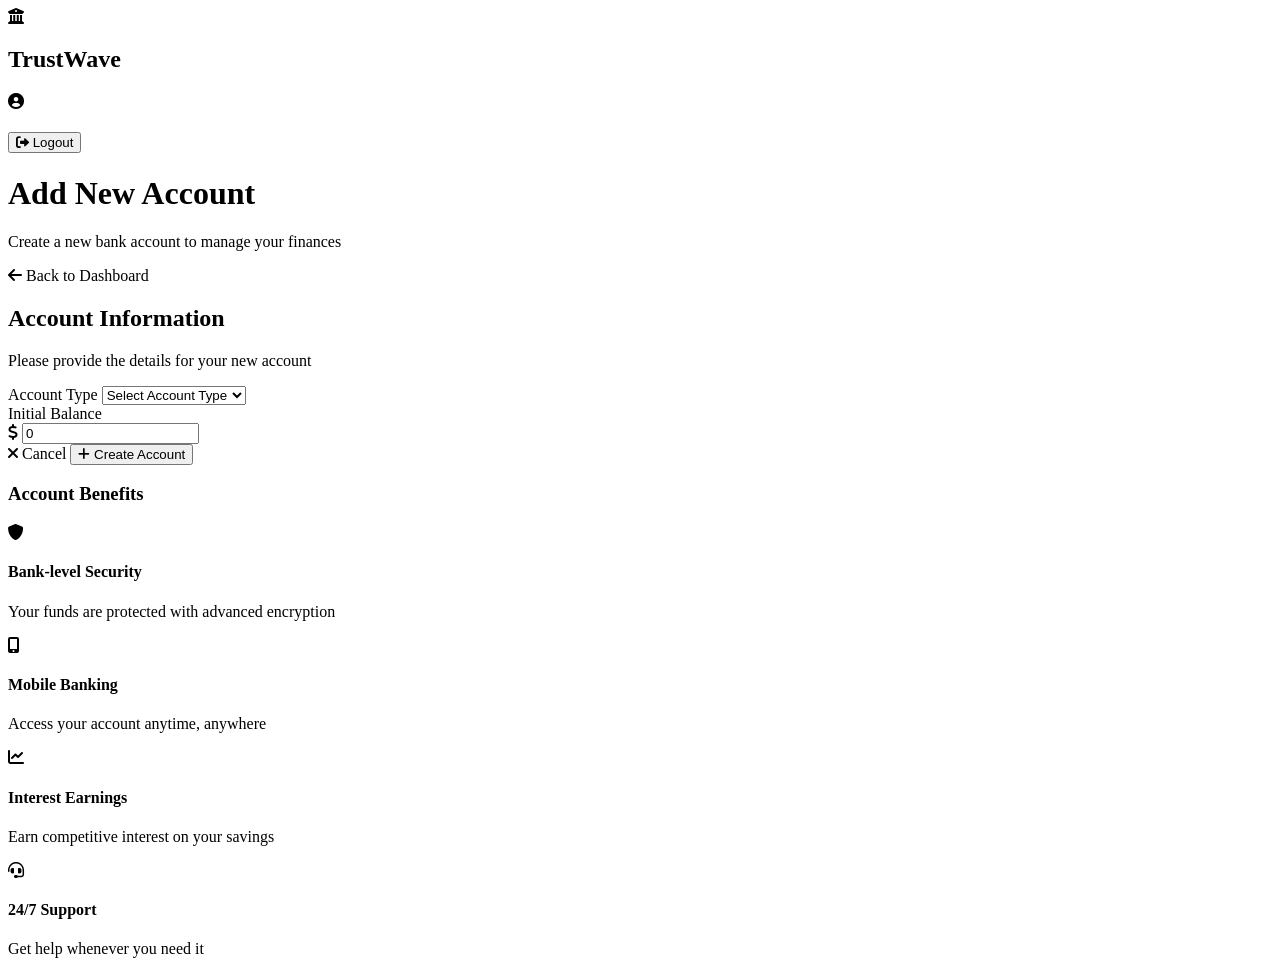
==== commit 98cdb619: "new commit" ====
--- a/src/main/resources/templates/add-account.html
+++ b/src/main/resources/templates/add-account.html
@@ -1,10 +1,10 @@
 <!DOCTYPE html>
-<html lang="en">
+<html lang="en" xmlns:th="http://www.thymeleaf.org">
 <head>
     <meta charset="UTF-8">
     <meta name="viewport" content="width=device-width, initial-scale=1.0">
     <title>SecureBank - Add Account</title>
-    <link rel="stylesheet" href="../static/css/styles.css">
+    <link rel="stylesheet" th:href="@{/css/styles.css}">
     <link href="https://cdnjs.cloudflare.com/ajax/libs/font-awesome/6.0.0/css/all.min.css" rel="stylesheet">
 </head>
 <body>
@@ -14,65 +14,30 @@
             <div class="sidebar-header">
                 <div class="logo">
                     <i class="fas fa-university"></i>
-                    <h2>SecureBank</h2>
+                    <h2>TrustWave</h2>
                 </div>
             </div>
-            
+
             <div class="user-profile">
                 <div class="profile-avatar">
                     <i class="fas fa-user-circle"></i>
                 </div>
                 <div class="profile-info">
-                    <h4 id="userName">John Doe</h4>
-                    <p id="userRole">Customer</p>
+                    <h4 id="userName" th:text="|${user.getFirstName()} ${user.getLastName()} |"></h4>
+                    <p id="userRole" th:text="${user.getUserRole()}"></p>
                 </div>
             </div>
-            
-            <ul class="nav-menu">
-                <li class="nav-item">
-                    <a href="dashboard.html" class="nav-link">
-                        <i class="fas fa-tachometer-alt"></i>
-                        <span>Dashboard</span>
-                    </a>
-                </li>
-                <li class="nav-item active">
-                    <i class="fas fa-wallet"></i>
-                    <span>Add Account</span>
-                </li>
-                <li class="nav-item">
-                    <a href="transaction.html" class="nav-link">
-                        <i class="fas fa-exchange-alt"></i>
-                        <span>Transfer Money</span>
-                    </a>
-                </li>
-                <li class="nav-item">
-                    <a href="pay-bill.html" class="nav-link">
-                        <i class="fas fa-file-invoice-dollar"></i>
-                        <span>Pay Bills</span>
-                    </a>
-                </li>
-                <li class="nav-item">
-                    <a href="dashboard.html#profile" class="nav-link">
-                        <i class="fas fa-user-cog"></i>
-                        <span>Profile</span>
-                    </a>
-                </li>
-                <li class="nav-item">
-                    <a href="dashboard.html#settings" class="nav-link">
-                        <i class="fas fa-cog"></i>
-                        <span>Settings</span>
-                    </a>
-                </li>
-            </ul>
-            
+
             <div class="sidebar-footer">
-                <button class="btn btn-secondary" onclick="logout()">
-                    <i class="fas fa-sign-out-alt"></i>
-                    <span>Logout</span>
-                </button>
+                <a th:href="@{/auth/logout}">
+                    <button class="btn btn-secondary">
+                        <i class="fas fa-sign-out-alt"></i>
+                        <span>Logout</span>
+                    </button>
+                </a>
             </div>
         </nav>
-        
+
         <!-- Main Content -->
         <main class="main-content">
             <!-- Header -->
@@ -82,7 +47,7 @@
                     <p>Create a new bank account to manage your finances</p>
                 </div>
                 <div class="header-right">
-                    <a href="dashboard.html" class="btn btn-secondary">
+                    <a th:href="@{/customer/dashboard}" class="btn btn-secondary">
                         <i class="fas fa-arrow-left"></i>
                         Back to Dashboard
                     </a>
@@ -98,54 +63,29 @@
                                 <h2>Account Information</h2>
                                 <p>Please provide the details for your new account</p>
                             </div>
-                            
-                            <form id="accountForm" class="account-form">
+
+                            <form th:object="${accountDTO}" th:action="@{/account/create}" method="post" id="accountForm" class="account-form">
                                 <div class="form-group">
                                     <label for="accountType">Account Type</label>
-                                    <select id="accountType" name="accountType" required>
+                                    <select th:field="*{accountType}" id="accountType" required>
                                         <option value="">Select Account Type</option>
                                         <option value="SAVINGS">Savings Account</option>
                                         <option value="CHECKING">Checking Account</option>
                                         <option value="BUSINESS">Business Account</option>
                                         <option value="LOAN">Loan Account</option>
                                     </select>
-                                    <div class="form-help">
-                                        <i class="fas fa-info-circle"></i>
-                                        <span>Choose the type of account that best fits your needs</span>
+                                </div>
+
+                                <div class="form-group">
+                                    <label for="balance">Initial Balance</label>
+                                    <div class="input-wrapper">
+                                        <i class="fas fa-dollar-sign"></i>
+                                        <input type="number" id="balance" th:field="*{balance}" step="0.01" value="0" placeholder="0.00" min="1000">
                                     </div>
                                 </div>
-                                
-                                <div class="form-group">
-                                    <label for="initialBalance">Initial Balance</label>
-                                    <div class="input-wrapper">
-                                        <i class="fas fa-dollar-sign"></i>
-                                        <input type="number" id="initialBalance" name="initialBalance" step="0.01" value="0" placeholder="0.00">
-                                    </div>
-                                    <div class="form-help">
-                                        <i class="fas fa-info-circle"></i>
-                                        <span>Enter the amount you want to deposit initially (minimum $0)</span>
-                                    </div>
-                                </div>
-                                
-                                <div class="form-group">
-                                    <label for="accountName">Account Name (Optional)</label>
-                                    <input type="text" id="accountName" name="accountName" placeholder="e.g., My Savings, Emergency Fund">
-                                    <div class="form-help">
-                                        <i class="fas fa-info-circle"></i>
-                                        <span>Give your account a custom name for easy identification</span>
-                                    </div>
-                                </div>
-                                
-                                <div class="form-group">
-                                    <label class="checkbox-wrapper">
-                                        <input type="checkbox" id="termsAccepted" required>
-                                        <span class="checkmark"></span>
-                                        I agree to the <a href="#" class="link">Terms and Conditions</a> and <a href="#" class="link">Privacy Policy</a>
-                                    </label>
-                                </div>
-                                
+
                                 <div class="form-actions">
-                                    <a href="dashboard.html" class="btn btn-secondary">
+                                    <a th:href="@{/customer/dashboard}" class="btn btn-secondary">
                                         <i class="fas fa-times"></i>
                                         Cancel
                                     </a>
@@ -155,6 +95,7 @@
                                     </button>
                                 </div>
                             </form>
+
                         </div>
                         
                         <!-- Account Benefits -->
@@ -197,39 +138,9 @@
         </main>
     </div>
     
-    <script src="../static/js/dashboard.js"></script>
-    <script src="../static/js/animations.js"></script>
+    <script src="/js/dashboard.js"></script>
+    <script src="/js/animations.js"></script>
     <script>
-        // Handle form submission
-        document.getElementById('accountForm').addEventListener('submit', function(e) {
-            e.preventDefault();
-            
-            const formData = new FormData(this);
-            const accountData = {
-                accountType: formData.get('accountType'),
-                initialBalance: parseFloat(formData.get('initialBalance')),
-                accountName: formData.get('accountName')
-            };
-            
-            // Show loading state
-            const submitBtn = this.querySelector('button[type="submit"]');
-            const originalText = submitBtn.innerHTML;
-            submitBtn.innerHTML = '<i class="fas fa-spinner fa-spin"></i> Creating Account...';
-            submitBtn.disabled = true;
-            
-            // Simulate API call
-            setTimeout(() => {
-                // Reset button
-                submitBtn.innerHTML = originalText;
-                submitBtn.disabled = false;
-                
-                // Show success message
-                alert('Account created successfully! You will be redirected to the dashboard.');
-                
-                // Redirect to dashboard
-                window.location.href = 'dashboard.html';
-            }, 2000);
-        });
         
         // Handle account type change
         document.getElementById('accountType').addEventListener('change', function() {
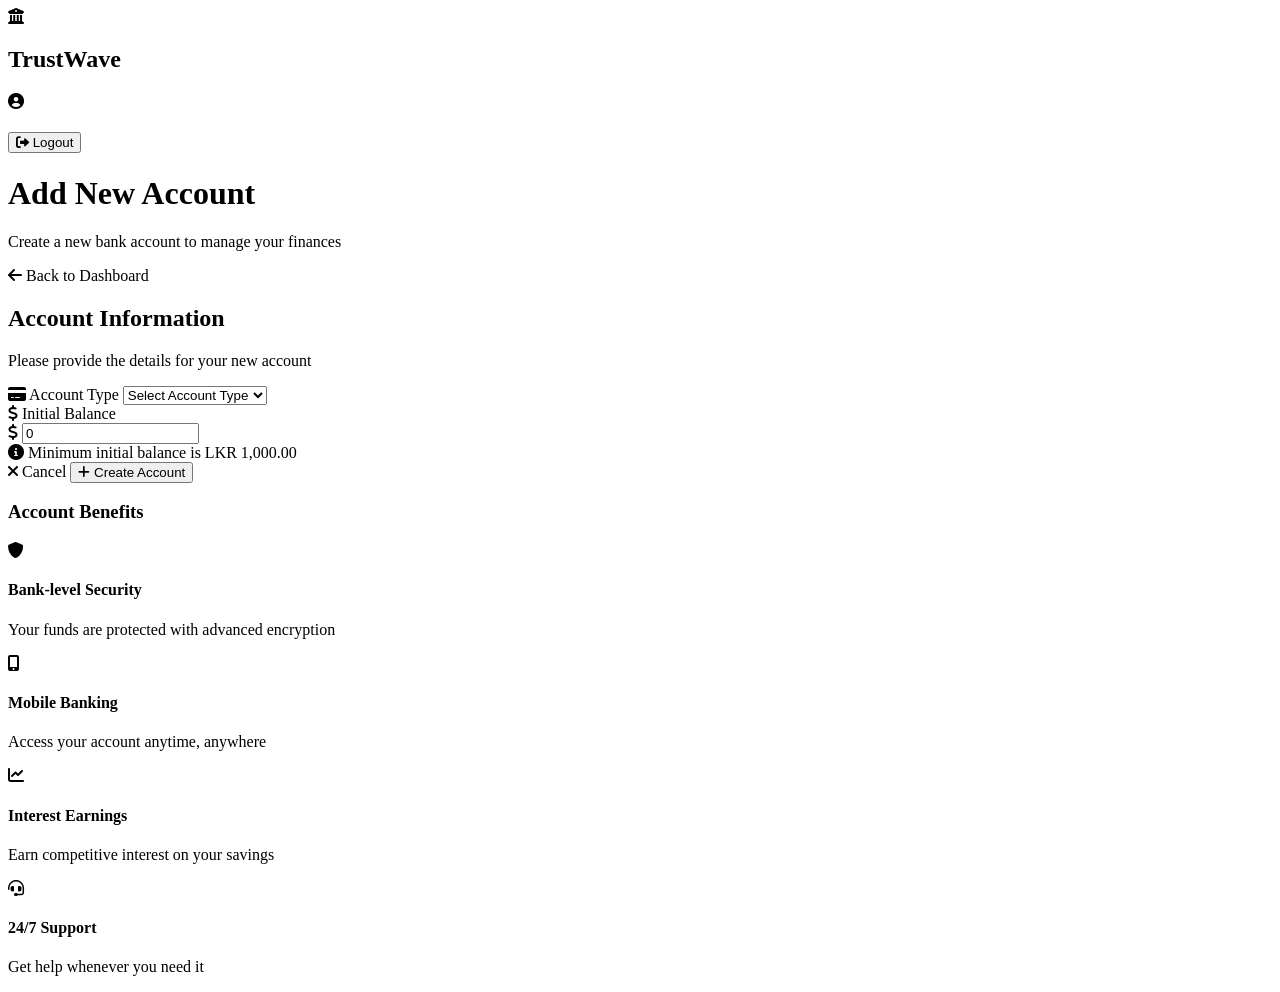
==== commit a1a96fb9: "finalize" ====
--- a/src/main/resources/templates/add-account.html
+++ b/src/main/resources/templates/add-account.html
@@ -65,25 +65,44 @@
                             </div>
 
                             <form th:object="${accountDTO}" th:action="@{/account/create}" method="post" id="accountForm" class="account-form">
+                                <!-- Account Type Selection -->
                                 <div class="form-group">
-                                    <label for="accountType">Account Type</label>
+                                    <label for="accountType">
+                                        <i class="fas fa-credit-card"></i>
+                                        Account Type
+                                    </label>
                                     <select th:field="*{accountType}" id="accountType" required>
                                         <option value="">Select Account Type</option>
                                         <option value="SAVINGS">Savings Account</option>
                                         <option value="CHECKING">Checking Account</option>
                                         <option value="BUSINESS">Business Account</option>
-                                        <option value="LOAN">Loan Account</option>
                                     </select>
-                                </div>
-
+                                    <div class="form-help" id="accountTypeHelp" style="display: none;">
+                                        <i class="fas fa-info-circle"></i>
+                                        <span>Choose the type of account that best fits your needs</span>
+                                    </div>
+                                </div>
+
+                                <!-- Initial Balance Input -->
                                 <div class="form-group">
-                                    <label for="balance">Initial Balance</label>
+                                    <label for="balance">
+                                        <i class="fas fa-dollar-sign"></i>
+                                        Initial Balance
+                                    </label>
                                     <div class="input-wrapper">
                                         <i class="fas fa-dollar-sign"></i>
-                                        <input type="number" id="balance" th:field="*{balance}" step="0.01" value="0" placeholder="0.00" min="1000">
-                                    </div>
-                                </div>
-
+                                        <input type="number" id="balance" th:field="*{balance}" step="0.01" value="0" placeholder="0.00" min="1000" required>
+                                    </div>
+                                    <div class="form-help">
+                                        <i class="fas fa-info-circle"></i>
+                                        <span>Minimum initial balance is LKR 1,000.00</span>
+                                    </div>
+                                </div>
+
+                                <!-- Error Message Display -->
+                                <div th:if="${errMessage}" class="error-message" th:text="${errMessage}"></div>
+
+                                <!-- Form Actions -->
                                 <div class="form-actions">
                                     <a th:href="@{/customer/dashboard}" class="btn btn-secondary">
                                         <i class="fas fa-times"></i>
@@ -141,20 +160,40 @@
     <script src="/js/dashboard.js"></script>
     <script src="/js/animations.js"></script>
     <script>
-        
         // Handle account type change
         document.getElementById('accountType').addEventListener('change', function() {
-            const initialBalance = document.getElementById('initialBalance');
-            const helpText = this.parentNode.querySelector('.form-help span');
+            const helpDiv = document.getElementById('accountTypeHelp');
+            const helpText = helpDiv.querySelector('span');
             
             if (this.value === 'SAVINGS') {
-                helpText.textContent = 'Savings accounts earn interest and are great for long-term goals';
+                helpText.textContent = 'Savings accounts earn interest and are great for long-term goals. Perfect for building your emergency fund or saving for major purchases.';
+                helpDiv.style.display = 'flex';
             } else if (this.value === 'CHECKING') {
-                helpText.textContent = 'Checking accounts are perfect for daily transactions';
+                helpText.textContent = 'Checking accounts are perfect for daily transactions. Easy access to your money with debit cards and online banking.';
+                helpDiv.style.display = 'flex';
             } else if (this.value === 'BUSINESS') {
-                helpText.textContent = 'Business accounts offer additional features for business needs';
-            } else if (this.value === 'LOAN') {
-                helpText.textContent = 'Loan accounts help you manage your borrowing needs';
+                helpText.textContent = 'Business accounts offer additional features for business needs. Includes higher transaction limits and business-specific tools.';
+                helpDiv.style.display = 'flex';
+            } else {
+                helpDiv.style.display = 'none';
+            }
+        });
+
+        // Form validation
+        document.getElementById('accountForm').addEventListener('submit', function(e) {
+            const accountType = document.getElementById('accountType').value;
+            const balance = parseFloat(document.getElementById('balance').value);
+            
+            if (!accountType) {
+                e.preventDefault();
+                alert('Please select an account type.');
+                return;
+            }
+            
+            if (balance < 1000) {
+                e.preventDefault();
+                alert('Minimum initial balance is LKR 1,000.00');
+                return;
             }
         });
     </script>
